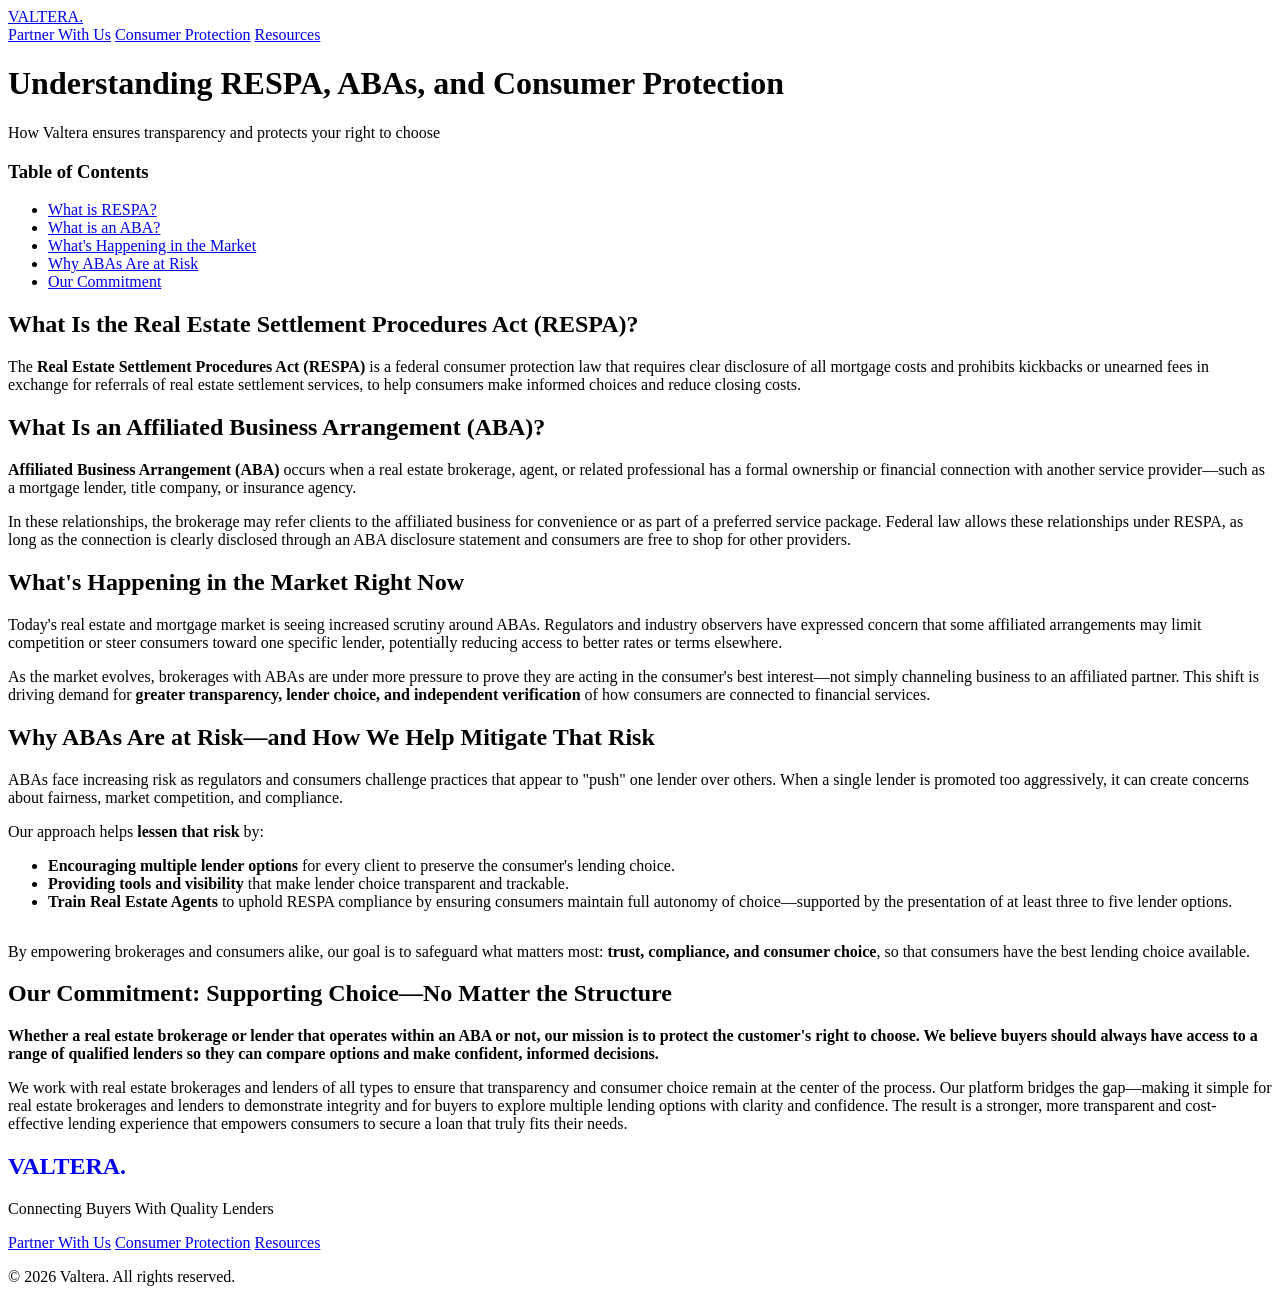
==== consumer-protection.html @ 8dd651c6 "Add files via upload" ====
<!DOCTYPE html>
<html lang="en">
<head>
    <meta charset="UTF-8">
    <meta name="viewport" content="width=device-width, initial-scale=1.0">
    <title>Consumer Protection | Valtera</title>
    <!-- Open Graph / Facebook / LinkedIn / iMessage -->
    <meta property="og:type" content="website">
    <meta property="og:url" content="https://valteraco.com/">
    <meta property="og:title" content="Valtera | Connecting Buyers With Quality Lenders">
    <meta property="og:description" content="Connect with trusted, vetted lenders in your area. We've done the research so you don't have to.">
    <meta property="og:image" content="https://valteraco.com/Valtera-Link-Preview.png">

    <!-- Twitter -->
    <meta property="twitter:card" content="summary_large_image">
    <meta property="twitter:url" content="https://valteraco.com/">
    <meta property="twitter:title" content="Valtera | Connecting Buyers With Quality Lenders">
    <meta property="twitter:description" content="Connect with trusted, vetted lenders in your area. We've done the research so you don't have to.">
    <meta property="twitter:image" content="https://valteraco.com/Valtera-Link-Preview.png">
    <link rel="icon" type="image/png" href="V.FavIcon.png">
    <link rel="preconnect" href="https://fonts.googleapis.com">
    <link rel="preconnect" href="https://fonts.gstatic.com" crossorigin>
    <link href="https://fonts.googleapis.com/css2?family=Inter:wght@300;400;500;600&family=Playfair+Display:ital,wght@0,400;0,600;0,700;1,400&display=swap" rel="stylesheet">
    <link rel="stylesheet" href="v2.css">
</head>
<body>

    <nav class="valtera-nav">
        <div class="nav-container">
            <a href="index.html" class="nav-logo">VALTERA.</a>
            <div class="nav-links">
                <a href="partner.html">Partner With Us</a>
                <a href="consumer-protection.html">Consumer Protection</a>
                <a href="resources.html">Resources</a>
            </div>
        </div>
    </nav>

    <header class="page-header text-center">
        <div class="container">
            <h1 class="page-title">Understanding RESPA, ABAs, and Consumer Protection</h1>
            <p class="page-subtitle">How Valtera ensures transparency and protects your right to choose</p>
        </div>
    </header>

    <main class="article-section bg-ivory">
        <div class="container article-grid">
            <aside class="article-sidebar">
                <div class="sidebar-box">
                    <h3 class="sidebar-title">Table of Contents</h3>
                    <ul class="sidebar-nav">
                        <li><a href="#respa">What is RESPA?</a></li>
                        <li><a href="#aba">What is an ABA?</a></li>
                        <li><a href="#market">What's Happening in the Market</a></li>
                        <li><a href="#risk">Why ABAs Are at Risk</a></li>
                        <li><a href="#commitment">Our Commitment</a></li>
                    </ul>
                </div>
            </aside>

            <article class="article-content">
                <section id="respa" class="content-block">
                    <h2>What Is the Real Estate Settlement Procedures Act (RESPA)?</h2>
                    <p>The <strong>Real Estate Settlement Procedures Act (RESPA)</strong> is a federal consumer protection law that requires clear disclosure of all mortgage costs and prohibits kickbacks or unearned fees in exchange for referrals of real estate settlement services, to help consumers make informed choices and reduce closing costs.</p>
                </section>
                <div class="content-divider"></div>
                <section id="aba" class="content-block">
                    <h2>What Is an Affiliated Business Arrangement (ABA)?</h2>
                    <p><strong>Affiliated Business Arrangement (ABA)</strong> occurs when a real estate brokerage, agent, or related professional has a formal ownership or financial connection with another service provider—such as a mortgage lender, title company, or insurance agency.</p>
                    <p>In these relationships, the brokerage may refer clients to the affiliated business for convenience or as part of a preferred service package. Federal law allows these relationships under RESPA, as long as the connection is clearly disclosed through an ABA disclosure statement and consumers are free to shop for other providers.</p>
                </section>
                <div class="content-divider"></div>
                <section id="market" class="content-block">
                    <h2>What's Happening in the Market Right Now</h2>
                    <p>Today's real estate and mortgage market is seeing increased scrutiny around ABAs. Regulators and industry observers have expressed concern that some affiliated arrangements may limit competition or steer consumers toward one specific lender, potentially reducing access to better rates or terms elsewhere.</p>
                    <p>As the market evolves, brokerages with ABAs are under more pressure to prove they are acting in the consumer's best interest—not simply channeling business to an affiliated partner. This shift is driving demand for <strong>greater transparency, lender choice, and independent verification</strong> of how consumers are connected to financial services.</p>
                </section>
                <div class="content-divider"></div>
                <section id="risk" class="content-block">
                    <h2>Why ABAs Are at Risk—and How We Help Mitigate That Risk</h2>
                    <p>ABAs face increasing risk as regulators and consumers challenge practices that appear to "push" one lender over others. When a single lender is promoted too aggressively, it can create concerns about fairness, market competition, and compliance.</p>
                    <p>Our approach helps <strong>lessen that risk</strong> by:</p>
                    <ul class="custom-bullet-list">
                        <li><strong>Encouraging multiple lender options</strong> for every client to preserve the consumer's lending choice.</li>
                        <li><strong>Providing tools and visibility</strong> that make lender choice transparent and trackable.</li>
                        <li><strong>Train Real Estate Agents</strong> to uphold RESPA compliance by ensuring consumers maintain full autonomy of choice—supported by the presentation of at least three to five lender options.</li>
                    </ul>
                    
                    <p style="margin-top: 2rem;">By empowering brokerages and consumers alike, our goal is to safeguard what matters most: <strong>trust, compliance, and consumer choice</strong>, so that consumers have the best lending choice available.</p>
                </section>
                <div class="content-divider"></div>
                <section id="commitment" class="content-block commitment-box">
                    <h2>Our Commitment: Supporting Choice—No Matter the Structure</h2>
                    <p><strong>Whether a real estate brokerage or lender that operates within an ABA or not, our mission is to protect the customer's right to choose. We believe buyers should always have access to a range of qualified lenders so they can compare options and make confident, informed decisions.</strong></p>
                    <p>We work with real estate brokerages and lenders of all types to ensure that transparency and consumer choice remain at the center of the process. Our platform bridges the gap—making it simple for real estate brokerages and lenders to demonstrate integrity and for buyers to explore multiple lending options with clarity and confidence. The result is a stronger, more transparent and cost-effective lending experience that empowers consumers to secure a loan that truly fits their needs.</p>
                </section>
            </article>
        </div>
    </main>

    <footer class="premium-footer">
        <div class="container text-center">
            <a href="index.html" style="text-decoration: none;"><h2 class="footer-logo">VALTERA.</h2></a>
            <p class="footer-tagline">Connecting Buyers With Quality Lenders</p>
            <div class="footer-links">
                <a href="partner.html">Partner With Us</a>
                <a href="consumer-protection.html">Consumer Protection</a>
                <a href="resources.html">Resources</a>
            </div>
            <p class="footer-copyright">© 2026 Valtera. All rights reserved.</p>
        </div>
    </footer>

    <script>
        document.addEventListener('DOMContentLoaded', function() {
            window.addEventListener('scroll', () => {
                let current = '';
                const sections = document.querySelectorAll('.content-block');
                const navLinks = document.querySelectorAll('.sidebar-nav a');

                sections.forEach(section => {
                    const sectionTop = section.offsetTop;
                    if (pageYOffset >= sectionTop - 150) {
                        current = section.getAttribute('id');
                    }
                });

                navLinks.forEach(link => {
                    link.classList.remove('active');
                    if (link.getAttribute('href').includes(current)) {
                        link.classList.add('active');
                    }
                });
            });
        });
    </script>
</body>
</html>
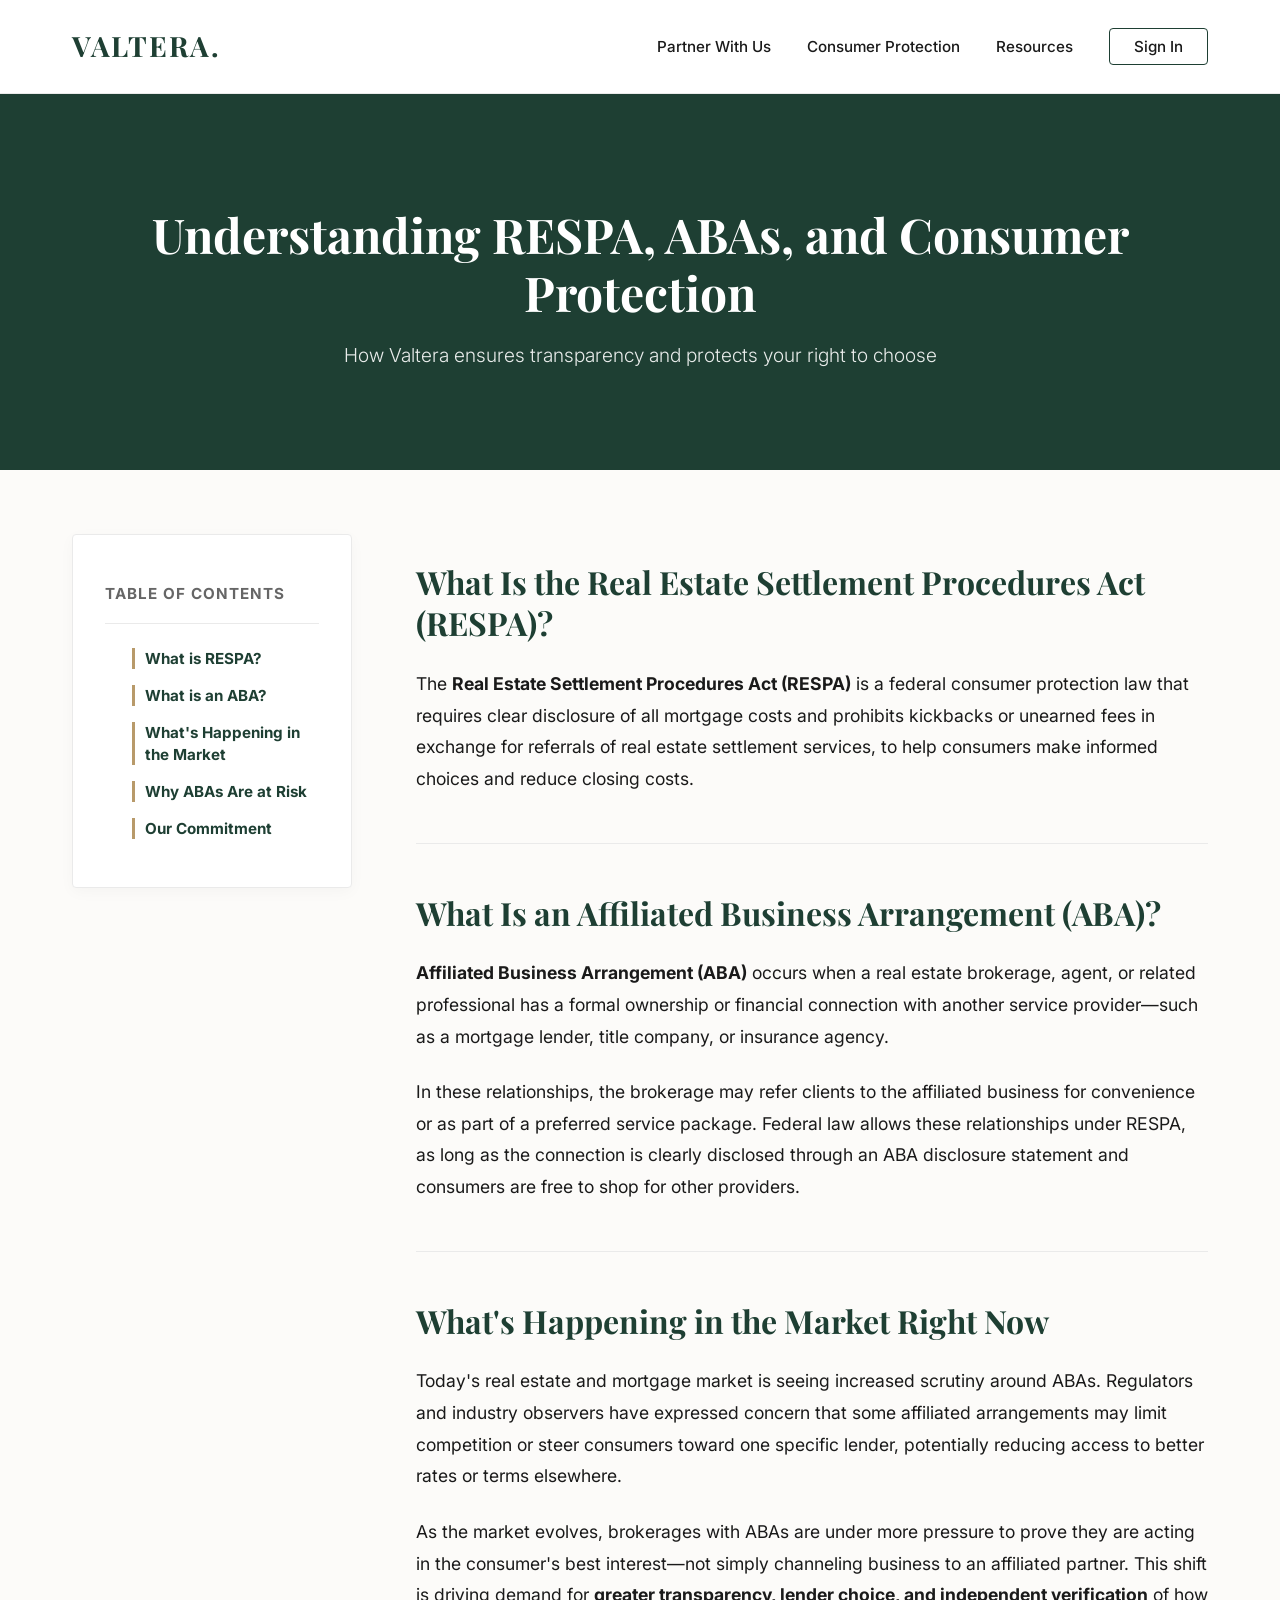
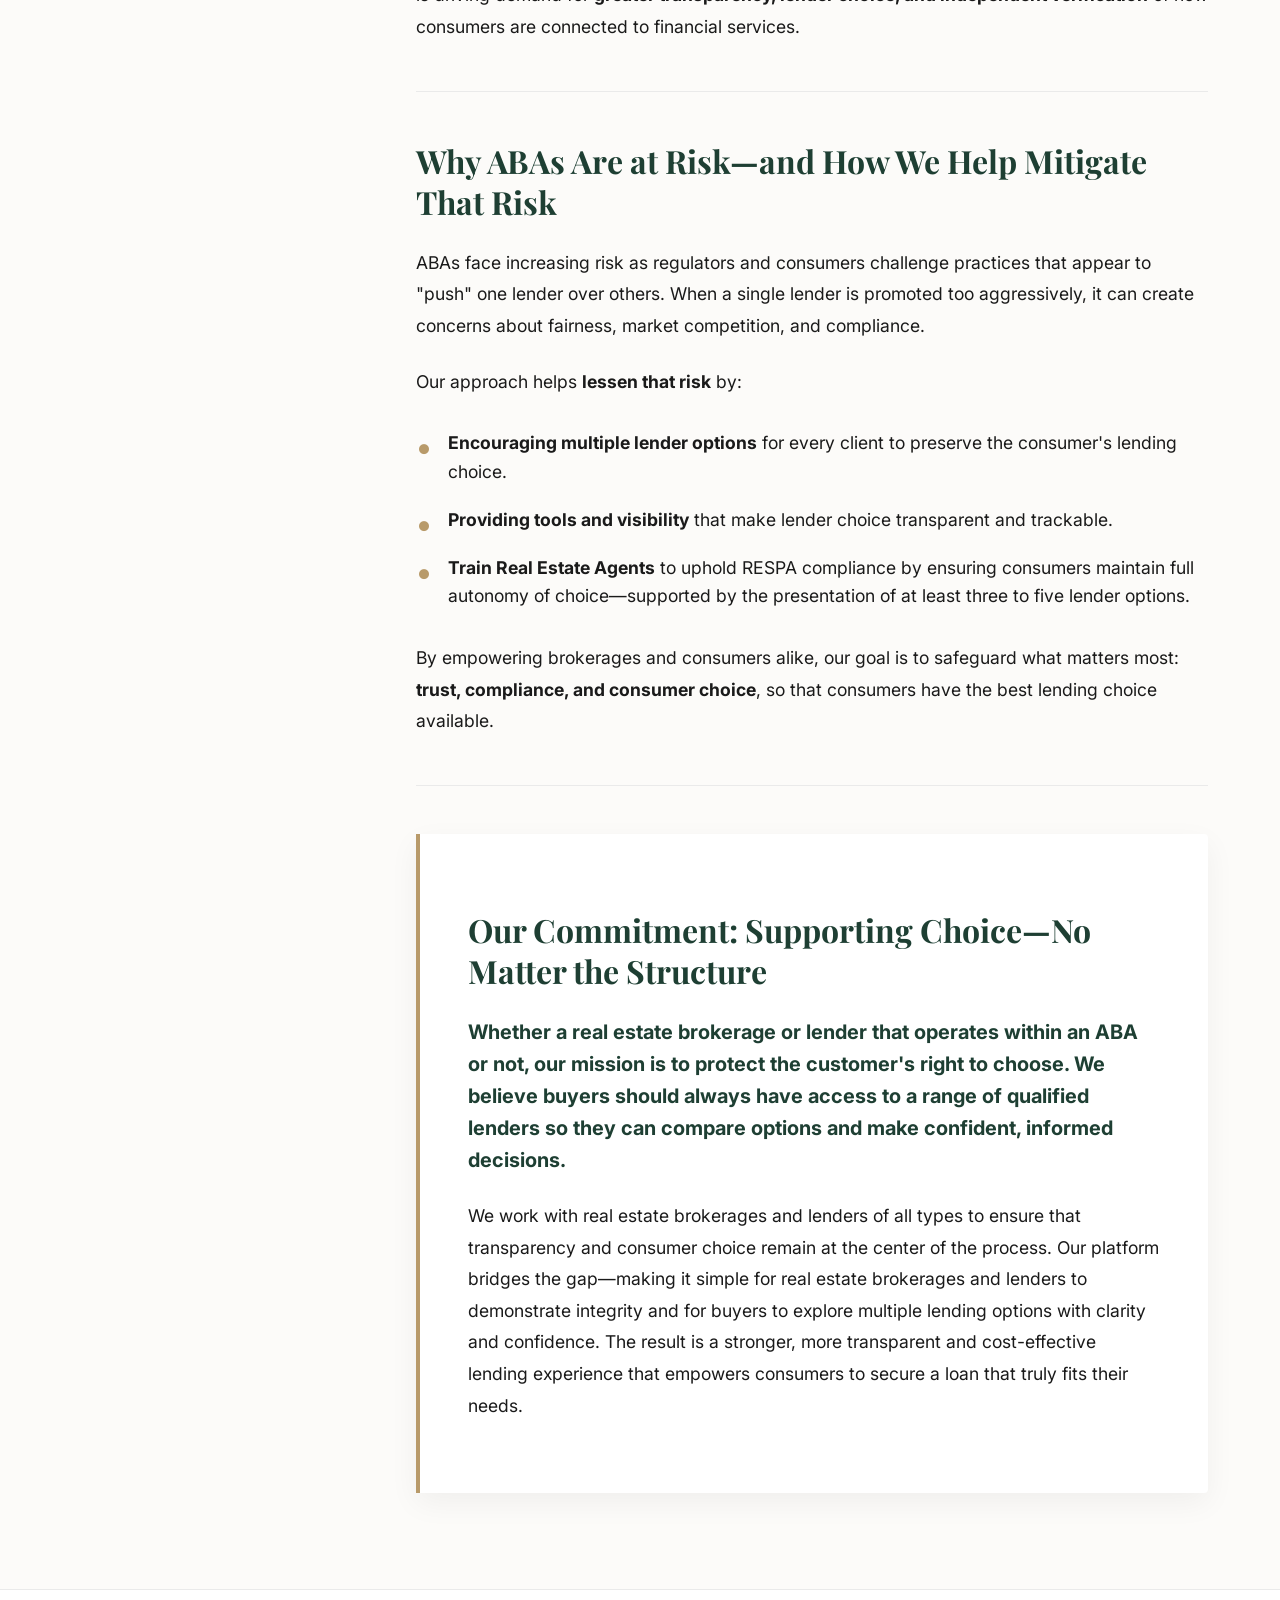
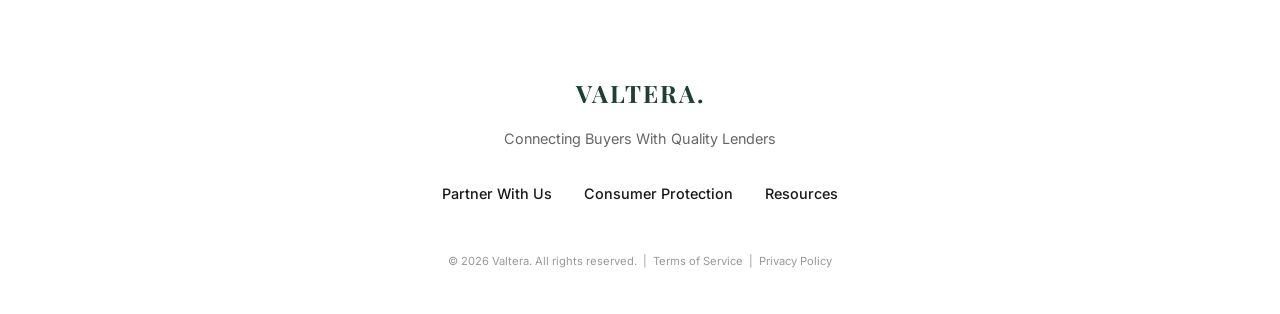
==== commit 98de2464: "Add Sign In button to navigation on all pages" ====
--- a/consumer-protection.html
+++ b/consumer-protection.html
@@ -3,35 +3,44 @@
 <head>
     <meta charset="UTF-8">
     <meta name="viewport" content="width=device-width, initial-scale=1.0">
-    <title>Consumer Protection | Valtera</title>
+    <title>Consumer Protection | VALTERA.</title>
     <!-- Open Graph / Facebook / LinkedIn / iMessage -->
     <meta property="og:type" content="website">
     <meta property="og:url" content="https://valteraco.com/">
     <meta property="og:title" content="Valtera | Connecting Buyers With Quality Lenders">
     <meta property="og:description" content="Connect with trusted, vetted lenders in your area. We've done the research so you don't have to.">
-    <meta property="og:image" content="https://valteraco.com/Valtera-Link-Preview.png">
+    <meta property="og:image" content="https://valteraco.com/VALTERA/Valtera-Link-Preview.png">
 
     <!-- Twitter -->
     <meta property="twitter:card" content="summary_large_image">
     <meta property="twitter:url" content="https://valteraco.com/">
     <meta property="twitter:title" content="Valtera | Connecting Buyers With Quality Lenders">
     <meta property="twitter:description" content="Connect with trusted, vetted lenders in your area. We've done the research so you don't have to.">
-    <meta property="twitter:image" content="https://valteraco.com/Valtera-Link-Preview.png">
-    <link rel="icon" type="image/png" href="V.FavIcon.png">
+    <meta property="twitter:image" content="https://valteraco.com/VALTERA/Valtera-Link-Preview.png">
+    <link rel="icon" type="image/png" href="VALTERA/V.FavIcon.png">
     <link rel="preconnect" href="https://fonts.googleapis.com">
     <link rel="preconnect" href="https://fonts.gstatic.com" crossorigin>
     <link href="https://fonts.googleapis.com/css2?family=Inter:wght@300;400;500;600&family=Playfair+Display:ital,wght@0,400;0,600;0,700;1,400&display=swap" rel="stylesheet">
-    <link rel="stylesheet" href="v2.css">
+    <link rel="stylesheet" href="v3.css">
 </head>
 <body>
 
     <nav class="valtera-nav">
         <div class="nav-container">
             <a href="index.html" class="nav-logo">VALTERA.</a>
-            <div class="nav-links">
+            
+            <!-- Premium Hamburger Button -->
+            <button class="hamburger" id="hamburger" aria-label="Toggle navigation">
+                <span class="bar"></span>
+                <span class="bar"></span>
+                <span class="bar"></span>
+            </button>
+
+            <div class="nav-links" id="navLinks">
                 <a href="partner.html">Partner With Us</a>
                 <a href="consumer-protection.html">Consumer Protection</a>
                 <a href="resources.html">Resources</a>
+                <a href="https://app.valteraco.com/login" class="btn-outline-primary" style="margin-left: 2rem; padding: 0.5rem 1.5rem; text-decoration: none;">Sign In</a>
             </div>
         </div>
     </nav>
@@ -107,7 +116,12 @@
                 <a href="consumer-protection.html">Consumer Protection</a>
                 <a href="resources.html">Resources</a>
             </div>
-            <p class="footer-copyright">© 2026 Valtera. All rights reserved.</p>
+            <p class="footer-copyright">
+                © 2026 Valtera. All rights reserved. &nbsp;|&nbsp; 
+                <a href="terms.html" style="color: inherit; text-decoration: none; transition: color 0.3s ease;" onmouseover="this.style.color='#1A1A1A'" onmouseout="this.style.color='inherit'">Terms of Service</a> 
+                &nbsp;|&nbsp; 
+                <a href="privacy.html" style="color: inherit; text-decoration: none; transition: color 0.3s ease;" onmouseover="this.style.color='#1A1A1A'" onmouseout="this.style.color='inherit'">Privacy Policy</a>
+            </p>
         </div>
     </footer>
 
@@ -134,5 +148,34 @@
             });
         });
     </script>
+    <script>
+        // Hamburger Menu Engine & Click Outside to Close
+        document.addEventListener('DOMContentLoaded', function() {
+            const hamburger = document.getElementById('hamburger');
+            const navLinks = document.getElementById('navLinks');
+
+            if(hamburger && navLinks) {
+                // Toggle menu
+                hamburger.addEventListener('click', function(event) {
+                    event.stopPropagation(); // Prevents instant bubbling
+                    hamburger.classList.toggle('active');
+                    navLinks.classList.toggle('active');
+                });
+
+                // Close menu if clicking anywhere outside of it
+                document.addEventListener('click', function(event) {
+                    if (navLinks.classList.contains('active') && !navLinks.contains(event.target) && !hamburger.contains(event.target)) {
+                        hamburger.classList.remove('active');
+                        navLinks.classList.remove('active');
+                    }
+                });
+                
+                // Keep menu open if clicking inside the links container
+                navLinks.addEventListener('click', function(event) {
+                    event.stopPropagation();
+                });
+            }
+        });
+    </script>
 </body>
 </html>
--- a/v3.css
+++ b/v3.css
@@ -0,0 +1,1147 @@
+/* --- VALTERA MASTER DESIGN SYSTEM --- */
+:root {
+   --primary-color: #1E3F33; /* Deep Forest Green */
+   --accent-color: #B89A6A; /* Soft Champagne Gold */
+   --bg-light: #FCFBF9; /* Warm Ivory */
+   --text-dark: #1A1A1A; /* Charcoal */
+   --text-muted: #666666;
+  
+   --font-serif: 'Playfair Display', serif;
+   --font-sans: 'Inter', sans-serif;
+}
+
+
+html, body {
+   margin: 0;
+   padding: 0;
+   box-sizing: border-box;
+   font-family: var(--font-sans);
+   background-color: var(--bg-light);
+   color: var(--text-dark);
+   line-height: 1.6;
+}
+
+
+*, *::before, *::after {
+   box-sizing: inherit;
+}
+
+
+.container {
+   max-width: 1200px;
+   margin: 0 auto;
+   padding: 0 2rem;
+}
+
+
+.text-center { text-align: center; }
+.bg-ivory { background-color: var(--bg-light); padding: 5rem 0; }
+
+
+/* --- NAVIGATION --- */
+.valtera-nav {
+   background-color: #ffffff;
+   padding: 1.5rem 0;
+   border-bottom: 1px solid #EAEAEA;
+   position: sticky;
+   top: 0;
+   z-index: 100;
+}
+
+
+.nav-container {
+   max-width: 1200px;
+   margin: 0 auto;
+   padding: 0 2rem;
+   display: flex;
+   justify-content: space-between;
+   align-items: center;
+}
+
+
+.nav-logo {
+   font-family: var(--font-serif);
+   font-size: 1.75rem;
+   font-weight: 700;
+   color: var(--primary-color);
+   text-decoration: none;
+   letter-spacing: 2px;
+   z-index: 102;
+}
+
+
+.nav-links a {
+   font-family: var(--font-sans);
+   text-decoration: none;
+   color: var(--text-dark);
+   margin-left: 2rem;
+   font-size: 0.95rem;
+   font-weight: 500;
+   transition: color 0.3s ease;
+}
+
+
+.nav-links a:hover { color: var(--accent-color); }
+
+
+/* Hamburger Button Styling (Hidden on Desktop) */
+.hamburger {
+   display: none;
+   cursor: pointer;
+   border: none;
+   background: transparent;
+   padding: 0;
+   z-index: 102;
+}
+
+
+.hamburger .bar {
+   display: block;
+   width: 25px;
+   height: 2px;
+   margin: 5px auto;
+   transition: all 0.3s ease-in-out;
+   background-color: var(--primary-color);
+}
+
+
+.btn-primary {
+   background-color: var(--primary-color);
+   color: #ffffff !important;
+   padding: 0.75rem 1.5rem;
+   border-radius: 4px;
+   border: none;
+   cursor: pointer;
+}
+
+
+.btn-primary:hover { background-color: #142a22; }
+
+
+.btn-outline-primary {
+   background: transparent;
+   color: var(--primary-color);
+   border: 1px solid var(--primary-color);
+   padding: 0.75rem 1.5rem;
+   border-radius: 4px;
+   font-family: var(--font-sans);
+   font-weight: 500;
+   cursor: pointer;
+   width: 100%;
+   transition: all 0.3s ease;
+   margin-top: auto;
+}
+
+
+.btn-outline-primary:hover {
+   background: var(--primary-color);
+   color: #ffffff;
+}
+
+
+.btn-accent {
+   display: inline-block;
+   background-color: var(--accent-color);
+   color: #ffffff;
+   padding: 1rem 2.5rem;
+   border-radius: 4px;
+   text-decoration: none;
+   font-weight: 600;
+   letter-spacing: 1px;
+   transition: background 0.3s ease;
+}
+
+
+.btn-accent:hover { background-color: #A38555; }
+
+
+/* --- INDEX: HERO SECTION --- */
+.hero-section {
+   position: relative;
+   height: 80vh;
+   min-height: 600px;
+   display: flex;
+   align-items: center;
+   justify-content: center;
+   text-align: center;
+   background-image: url('https://images.unsplash.com/photo-1600596542815-ffad4c1539a9?auto=format&fit=crop&q=80');
+   background-size: cover;
+   background-position: center;
+   background-attachment: fixed;
+}
+
+
+.hero-image-overlay {
+   position: absolute;
+   top: 0; left: 0; right: 0; bottom: 0;
+   background: linear-gradient(to bottom, rgba(28,30,33,0.3), rgba(28,30,33,0.7));
+   z-index: 1;
+}
+
+
+.hero-content {
+   position: relative;
+   z-index: 2;
+   max-width: 800px;
+   padding: 0 2rem 100px;
+   color: #ffffff;
+}
+
+
+.hero-kicker {
+   font-size: 0.85rem;
+   text-transform: uppercase;
+   letter-spacing: 3px;
+   color: var(--accent-color);
+   font-weight: 600;
+   margin-bottom: 1rem;
+   display: block;
+}
+
+
+.hero-title {
+   font-family: var(--font-serif);
+   font-size: 4.5rem;
+   font-weight: 600;
+   margin-bottom: 1.5rem;
+   line-height: 1.1;
+}
+
+
+.hero-subtitle {
+   font-size: 1.25rem;
+   font-weight: 300;
+   margin-bottom: 3rem;
+   opacity: 0.9;
+}
+
+
+.search-shell {
+   background: #ffffff;
+   padding: 0.5rem;
+   border-radius: 50px;
+   max-width: 600px;
+   margin: 0 auto;
+   box-shadow: 0 10px 30px rgba(0,0,0,0.15);
+}
+
+
+.search-input-group {
+   display: flex;
+   align-items: center;
+   padding: 0.5rem 1.5rem;
+}
+
+
+.premium-dropdown {
+   border: none;
+   outline: none;
+   width: 100%;
+   font-size: 1.1rem;
+   font-family: var(--font-sans);
+   color: var(--text-dark);
+   cursor: pointer;
+   background: transparent;
+   padding-left: 10px;
+}
+
+
+/* --- INDEX: LENDER GRID & LIST VIEW --- */
+.lender-results-section {
+   display: none;
+   animation: fadeIn 0.6s ease-out;
+   scroll-margin-top: 100px;
+}
+
+
+@keyframes fadeIn {
+   from { opacity: 0; transform: translateY(20px); }
+   to { opacity: 1; transform: translateY(0); }
+}
+
+
+.view-toggle-container {
+   display: flex;
+   justify-content: center;
+   gap: 0.5rem;
+   margin-bottom: 2rem;
+}
+
+
+.view-btn {
+   background: #ffffff;
+   border: 1px solid #EAEAEA;
+   padding: 0.5rem 0.75rem;
+   border-radius: 4px;
+   color: var(--text-muted);
+   cursor: pointer;
+   transition: all 0.2s ease;
+   display: flex;
+   align-items: center;
+   justify-content: center;
+}
+
+
+.view-btn:hover { color: var(--primary-color); border-color: #DCE1E5; }
+
+
+.view-btn.active {
+   background: var(--bg-light);
+   color: var(--primary-color);
+   border-color: var(--primary-color);
+   box-shadow: 0 2px 5px rgba(30, 63, 51, 0.1);
+}
+
+
+.lender-grid {
+   display: grid;
+   grid-template-columns: repeat(auto-fit, minmax(320px, 1fr));
+   grid-auto-rows: 1fr;
+   gap: 2rem;
+   max-width: 1100px;
+   margin: 0 auto;
+   align-items: start;
+}
+
+
+.premium-card {
+   background: #ffffff;
+   border: 1px solid #EAEAEA;
+   border-radius: 4px;
+   padding: 2.5rem;
+   box-shadow: 0 4px 20px rgba(0,0,0,0.03);
+   transition: transform 0.3s ease, box-shadow 0.3s ease;
+   display: flex;
+   flex-direction: column;
+   height: 100%;
+}
+
+
+.premium-card:hover {
+   transform: translateY(-5px);
+   box-shadow: 0 12px 30px rgba(0,0,0,0.08);
+}
+
+
+.lender-header {
+   margin-bottom: 1.25rem;
+   min-height: 100px;
+   display: flex;
+   flex-direction: column;
+   justify-content: space-between;
+}
+.lender-name { font-family: var(--font-serif); font-size: 1.5rem; color: var(--primary-color); margin-bottom: 0.25rem; }
+.premium-rating { color: var(--accent-color); font-size: 1.1rem; letter-spacing: 2px; }
+.rating-number { font-family: var(--font-sans); color: var(--text-muted); font-size: 0.9rem; margin-left: 0.5rem; letter-spacing: 0; }
+
+
+.lender-grid .expandable-wrapper {
+   flex-grow: 1;
+}
+
+
+.expandable-text {
+   font-size: 0.95rem;
+   color: var(--text-muted);
+   line-height: 1.6;
+   max-height: 4.8em;
+   overflow: hidden;
+   transition: max-height 0.4s ease-out;
+}
+
+
+.expandable-wrapper.has-overflow:not(.expanded) .expandable-text {
+   -webkit-mask-image: linear-gradient(to bottom, #000 50%, transparent 100%);
+   mask-image: linear-gradient(to bottom, #000 50%, transparent 100%);
+}
+
+
+.expandable-wrapper.expanded .expandable-text {
+   max-height: 600px;
+}
+
+
+.expandable-wrapper.has-overflow .expandable-toggle-btn {
+   display: block;
+}
+
+
+/* UPDATED: Moves arrow to the right instead of below */
+.expandable-wrapper {
+   position: relative;
+   cursor: pointer;
+   width: 100%;
+   margin-bottom: 2rem;
+   padding-right: 25px; /* Creates an empty lane on the right for the arrow */
+   box-sizing: border-box;
+}
+
+.expandable-toggle-btn {
+   position: absolute;
+   bottom: 0;
+   right: 0; /* Pins arrow to the bottom right */
+   color: var(--text-muted);
+   display: none;
+   pointer-events: none;
+   transition: transform 0.15s ease-in-out; /* Much faster and smoother */
+}
+
+.expandable-wrapper.expanded .expandable-toggle-btn {
+   transform: rotate(180deg); /* Flips arrow up without shifting left/right */
+}
+
+
+/* List View Overrides */
+.lender-grid.list-layout { grid-template-columns: 1fr; max-width: 900px; grid-auto-rows: 1fr; }
+.lender-grid.list-layout .premium-card { flex-direction: row; align-items: center; justify-content: space-between; padding: 2rem 2.5rem; gap: 2rem; }
+.lender-grid.list-layout .lender-header { margin-bottom: 0; flex: 1; min-height: auto; }
+.lender-grid.list-layout .expandable-wrapper { margin-bottom: 0; flex: 2; }
+.lender-grid.list-layout .btn-outline-primary { width: auto; white-space: nowrap; margin-top: 0; }
+
+
+/* --- INDEX: COMING SOON --- */
+.coming-soon-box {
+   text-align: center;
+   background: #ffffff;
+   border: 1px solid #EAEAEA;
+   border-top: 4px solid var(--accent-color);
+   padding: 4rem 2rem;
+   border-radius: 4px;
+   max-width: 600px;
+   margin: 0 auto;
+   box-shadow: 0 10px 30px rgba(0,0,0,0.05);
+   animation: fadeIn 0.4s ease-out;
+}
+.coming-soon-icon { font-size: 2.5rem; margin-bottom: 1rem; color: var(--primary-color); }
+.coming-soon-box h3 { font-family: var(--font-serif); font-size: 2rem; color: var(--primary-color); margin-bottom: 1rem; }
+.coming-soon-box p { color: var(--text-muted); font-size: 1.1rem; line-height: 1.6; }
+
+
+/* --- INDEX: ETYMOLOGY & MISSION --- */
+.etymology-section { padding: 6rem 0; background-color: var(--bg-light); border-top: 1px solid #EAEAEA; }
+.section-title { font-family: var(--font-serif); font-size: 2.5rem; color: var(--primary-color); margin-bottom: 4rem; text-align: center; }
+.etymology-grid { display: flex; justify-content: center; align-items: center; gap: 4rem; margin-bottom: 3rem; }
+.word-card { text-align: center; }
+.latin-word { font-family: var(--font-serif); font-size: 3rem; color: var(--primary-color); margin-bottom: 0.5rem; }
+.word-type { display: block; font-size: 0.85rem; text-transform: uppercase; letter-spacing: 2px; color: var(--accent-color); margin-bottom: 1rem; }
+.word-divider { width: 2px; height: 100px; background-color: #EAEAEA; }
+.etymology-conclusion { max-width: 850px; margin: 0 auto; font-size: 1.15rem; color: var(--text-muted); }
+
+
+.mission-section { padding: 6rem 0; background-color: #ffffff; }
+.mission-grid { display: flex; justify-content: space-between; align-items: stretch; gap: 3rem; text-align: center; }
+.mission-card { flex: 1; padding: 2rem; border: 1px solid transparent; transition: border 0.3s ease; }
+.mission-card:hover { border: 1px solid #EAEAEA; border-radius: 4px; }
+.mission-icon { font-size: 2rem; color: var(--accent-color); margin-bottom: 1.5rem; }
+.mission-card h3 {
+   font-family: var(--font-serif);
+   font-size: 1.35rem;
+   color: var(--primary-color);
+   margin-bottom: 1rem;
+   white-space: nowrap;
+}
+.mission-card p { color: var(--text-muted); font-size: 1rem; }
+
+
+/* --- INDEX: PARTNER CTA --- */
+.partner-cta { background-color: var(--primary-color); color: #ffffff; padding: 6rem 0; }
+.cta-title { font-family: var(--font-serif); font-size: 3rem; margin-bottom: 1rem; }
+.cta-subtitle { font-size: 1.1rem; font-weight: 300; opacity: 0.9; margin-bottom: 2.5rem; line-height: 1.6; }
+
+
+/* --- INDEX: MODAL --- */
+.modal-overlay {
+   position: fixed;
+   top: 0; left: 0; right: 0; bottom: 0;
+   background: rgba(26, 26, 26, 0.95); /* Darkened to compensate for removing the heavy blur */
+   display: none;
+   align-items: center;
+   justify-content: center;
+   z-index: 9999;
+   opacity: 0;
+   transition: opacity 0.25s ease-out;
+   will-change: opacity; /* Hardware acceleration */
+}
+.modal-overlay.active { display: flex; opacity: 1; }
+.modal-container { 
+   background: #ffffff; 
+   width: 90%; 
+   max-width: 700px; 
+   border-radius: 4px; 
+   padding: 3rem; 
+   position: relative; 
+   box-shadow: 0 20px 50px rgba(0,0,0,0.2); 
+   transform: translateY(20px); 
+   transition: transform 0.25s ease-out; 
+   max-height: 90vh; 
+   overflow-y: auto;
+   will-change: transform; /* Hardware acceleration */
+}
+.modal-overlay.active .modal-container { transform: translateY(0); }
+.close-modal { position: absolute; top: 1.5rem; right: 1.5rem; background: transparent; border: none; font-size: 2rem; color: var(--text-muted); cursor: pointer; transition: color 0.3s ease; }
+.close-modal:hover { color: var(--text-dark); }
+.modal-header { border-bottom: 1px solid #EAEAEA; padding-bottom: 1.5rem; margin-bottom: 1.5rem; }
+.modal-lender-name { font-family: var(--font-serif); font-size: 2rem; color: var(--primary-color); transition: color 0.2s ease; }
+.modal-lender-name:hover { color: var(--accent-color); }
+.modal-subtitle { font-size: 1.25rem; color: var(--text-dark); margin-bottom: 2rem; }
+.officer-profile { display: flex; gap: 2rem; align-items: flex-start; }
+.officer-avatar { width: 160px; height: 160px; background-color: #EAEAEA; border-radius: 50%; flex-shrink: 0; object-fit: cover; transition: transform 0.2s ease; }
+.officer-avatar:hover { transform: scale(1.05); }
+.officer-name { font-family: var(--font-serif); font-size: 1.5rem; margin-bottom: 0.5rem; transition: color 0.2s ease; }
+.officer-name:hover { color: var(--accent-color); }
+.officer-bio { color: var(--text-muted); font-size: 0.95rem; line-height: 1.6; margin-bottom: 1.5rem; }
+.officer-contact a { display: block; color: #B89A6A; text-decoration: none; font-weight: 500; margin-bottom: 0.5rem; }
+.officer-contact a:hover { text-decoration: underline; }
+
+
+/* --- RESOURCES PAGE --- */
+.page-header { background-color: var(--primary-color); color: #ffffff; padding: 5rem 2rem; }
+.page-title { font-family: var(--font-serif); font-size: 3rem; margin-bottom: 1rem; line-height: 1.2; }
+.page-subtitle { font-size: 1.2rem; font-weight: 300; opacity: 0.9; }
+.article-section { padding: 4rem 0 6rem; }
+.article-grid { display: grid; grid-template-columns: 280px 1fr; gap: 4rem; align-items: start; }
+.article-sidebar { position: sticky; top: 100px; }
+.sidebar-box { background: #ffffff; border: 1px solid #EAEAEA; border-radius: 4px; padding: 2rem; box-shadow: 0 4px 15px rgba(0,0,0,0.03); }
+.sidebar-title { font-family: var(--font-sans); font-size: 0.95rem; text-transform: uppercase; letter-spacing: 1px; color: var(--text-muted); margin-bottom: 1.5rem; padding-bottom: 1rem; border-bottom: 1px solid #EAEAEA; }
+.sidebar-nav { list-style: none; }
+.sidebar-nav li { margin-bottom: 1rem; }
+.sidebar-nav a { text-decoration: none; color: var(--text-dark); font-size: 0.95rem; transition: color 0.2s ease; display: block; line-height: 1.4; border-left: 3px solid transparent; padding-left: 0; margin-left: 0; transition: all 0.2s ease;}
+.sidebar-nav a:hover { color: var(--accent-color); }
+.sidebar-nav a.active { color: var(--primary-color); font-weight: 700; border-left: 3px solid var(--accent-color); padding-left: 10px; margin-left: -13px; }
+
+
+.article-content { max-width: 800px; }
+.content-block { scroll-margin-top: 120px; }
+.content-block h2 { font-family: var(--font-serif); font-size: 2rem; color: var(--primary-color); margin-bottom: 1.5rem; line-height: 1.3; }
+.content-block p { font-size: 1.1rem; color: var(--text-dark); margin-bottom: 1.5rem; line-height: 1.8; }
+.content-divider { height: 1px; background-color: #EAEAEA; margin: 3rem 0; }
+.custom-bullet-list { list-style: none; padding-left: 0; margin-top: 2rem; }
+.custom-bullet-list li { position: relative; padding-left: 2rem; margin-bottom: 1.25rem; font-size: 1.1rem; line-height: 1.6; }
+.custom-bullet-list li::before { content: "•"; color: var(--accent-color); font-size: 2rem; position: absolute; left: 0; top: -8px; }
+.commitment-box { background-color: #ffffff; border-left: 4px solid var(--accent-color); padding: 3rem; border-radius: 0 4px 4px 0; box-shadow: 0 10px 30px rgba(0,0,0,0.05); }
+.commitment-box p:first-of-type { font-size: 1.25rem; color: var(--primary-color); line-height: 1.6; }
+
+
+/* --- ABA SEARCH PAGE --- */
+.aba-search-section { padding: 6rem 0; min-height: 80vh; }
+.search-header { margin-bottom: 4rem; }
+.search-subtitle { font-size: 1.5rem; font-weight: 400; color: var(--text-muted); }
+.search-bar-wrapper { max-width: 800px; margin: 0 auto 4rem; position: relative; background: #ffffff; border-radius: 50px; border: 1px solid #EAEAEA; box-shadow: 0 10px 30px rgba(0,0,0,0.05); display: flex; align-items: center; padding: 0.5rem 1.5rem; transition: box-shadow 0.3s ease; }
+.search-bar-wrapper:focus-within { box-shadow: 0 10px 30px rgba(30, 63, 51, 0.15); border-color: var(--primary-color); }
+.aba-search-input { flex: 1; border: none; outline: none; font-size: 1.25rem; font-family: var(--font-sans); padding: 1rem; color: var(--text-dark); background: transparent; }
+.aba-results-container { max-width: 900px; margin: 0 auto; }
+.aba-card { background: #ffffff; border-left: 4px solid var(--primary-color); padding: 2.5rem; margin-bottom: 2rem; border-radius: 4px; box-shadow: 0 4px 15px rgba(0,0,0,0.03); transition: transform 0.2s ease; }
+.aba-card:hover { transform: translateX(5px); }
+.aba-card-header { display: flex; justify-content: space-between; align-items: flex-start; border-bottom: 1px solid #EAEAEA; padding-bottom: 1.5rem; margin-bottom: 1.5rem; }
+.aba-card-header h3 { font-family: var(--font-serif); font-size: 1.4rem; color: var(--text-dark); max-width: 80%; line-height: 1.4; }
+.aba-card-header h3 span { font-family: var(--font-sans); font-size: 1rem; color: var(--text-muted); font-weight: 400; }
+.nmls-badge { background: var(--bg-light); color: var(--text-muted); padding: 0.5rem 1rem; border-radius: 50px; font-size: 0.85rem; font-weight: 500; letter-spacing: 1px; }
+.aba-officers h4 { font-size: 0.95rem; text-transform: uppercase; letter-spacing: 1px; color: var(--accent-color); margin-bottom: 1rem; }
+.aba-officers ul { list-style: none; padding: 0; }
+.aba-officers li { font-size: 1rem; color: var(--text-muted); margin-bottom: 0.75rem; line-height: 1.6; }
+.no-results { text-align: center; font-size: 1.25rem; color: var(--text-muted); padding: 3rem; }
+
+
+/* --- PARTNER FORM PAGE --- */
+.partner-section { padding: 6rem 0; min-height: 85vh; }
+.partner-grid { display: grid; grid-template-columns: 1fr 1fr; gap: 5rem; align-items: center; }
+.partner-headline { font-family: var(--font-serif); font-size: 3.5rem; color: var(--primary-color); line-height: 1.1; margin: 1rem 0 2rem; }
+.partner-intro { font-size: 1.2rem; color: var(--text-dark); line-height: 1.7; margin-bottom: 3rem; }
+.standards-list { display: flex; flex-direction: column; gap: 2rem; }
+.standard-item h4 { font-family: var(--font-sans); font-size: 1.1rem; color: var(--primary-color); margin-bottom: 0.5rem; font-weight: 600; }
+.standard-item p { color: var(--text-muted); font-size: 0.95rem; line-height: 1.6; }
+.premium-form-box { background: #ffffff; border: 1px solid #EAEAEA; padding: 3.5rem; border-radius: 4px; box-shadow: 0 15px 40px rgba(0,0,0,0.04); }
+.premium-form-box h3 { font-family: var(--font-serif); font-size: 1.79rem; color: var(--text-dark); margin-bottom: 0.5rem; }
+.form-instructions { font-size: 0.9rem; color: var(--text-muted); margin-bottom: 2.5rem; line-height: 1.5; }
+.form-group { display: flex; flex-direction: column; margin-bottom: 1.5rem; }
+.form-row { display: grid; grid-template-columns: 1fr 1fr; gap: 1.5rem; }
+.premium-form-box label { font-size: 0.85rem; font-weight: 600; text-transform: uppercase; letter-spacing: 0.5px; color: var(--text-dark); margin-bottom: 0.5rem; }
+.premium-form-box input, .premium-form-box select, .premium-form-box textarea { border: 1px solid #DCE1E5; padding: 0.85rem 1rem; font-family: var(--font-sans); font-size: 1rem; border-radius: 4px; color: var(--text-dark); background-color: #ffffff; transition: border-color 0.2s ease, box-shadow 0.2s ease; }
+.premium-form-box input:focus, .premium-form-box select:focus, .premium-form-box textarea:focus { outline: none; border-color: var(--primary-color); box-shadow: 0 0 0 3px rgba(30, 63, 51, 0.08); }
+.form-success-message { text-align: center; padding: 2rem 0; animation: fadeIn 0.4s ease-out; }
+.form-success-message h4 { font-family: var(--font-serif); font-size: 1.75rem; color: var(--primary-color); margin-bottom: 1rem; }
+
+
+/* --- FOOTER --- */
+.premium-footer { background-color: #ffffff; padding: 4rem 0 2rem; border-top: 1px solid #EAEAEA;}
+.footer-logo { font-family: var(--font-serif); font-size: 1.5rem; color: var(--primary-color); letter-spacing: 2px; margin-bottom: 0.5rem; }
+.footer-tagline { color: var(--text-muted); font-size: 0.9rem; margin-bottom: 2rem; }
+.footer-links { display: flex; justify-content: center; flex-wrap: wrap; gap: 2rem; margin-bottom: 3rem; }
+.footer-links a { color: var(--text-dark); text-decoration: none; font-size: 0.9rem; font-weight: 500; transition: color 0.3s ease; }
+.footer-links a:hover { color: var(--accent-color); }
+.footer-copyright { color: #999999; font-size: 0.7rem; }
+
+
+/* --- RESPONSIVE MEDIA QUERIES (Mobile Optimization) --- */
+@media (max-width: 1024px) {
+   .mission-card h3 { white-space: normal; }
+}
+
+
+@media (max-width: 968px) {
+   .partner-grid, .article-grid, .savings-grid { grid-template-columns: 1fr; gap: 3rem; }
+   .article-sidebar { position: relative; top: 0; }
+   .premium-form-box { padding: 2rem; }
+  
+   .mission-grid { flex-direction: column; gap: 2rem; }
+  
+   /* Keeps Etymology Latin words side-by-side on mobile */
+   .etymology-grid { flex-direction: row; gap: 2rem; }
+   .word-divider { width: 2px; height: 80px; }
+  
+   .hero-title { font-size: 3.5rem; }
+   .page-title { font-size: 2.5rem; }
+}
+
+
+@media (max-width: 768px) {
+   /* POINT 4: Two-column grid layout for lender results on mobile */
+   .lender-grid:not(.list-layout) {
+       grid-template-columns: 1fr 1fr;
+       gap: 0.75rem;
+   }
+   .lender-grid:not(.list-layout) .premium-card { padding: 1rem; }
+   .lender-grid:not(.list-layout) .lender-name { font-size: 1rem; }
+   .lender-grid:not(.list-layout) .premium-rating { font-size: 0.8rem; letter-spacing: 0; }
+   .lender-grid:not(.list-layout) .rating-number { font-size: 0.8rem; margin-left: 0.25rem; }
+   .lender-grid:not(.list-layout) .btn-outline-primary { padding: 0.5rem; font-size: 0.8rem; }
+   .lender-grid:not(.list-layout) .expandable-text { font-size: 0.8rem; }
+
+
+   .lender-grid.list-layout { grid-template-columns: 1fr; }
+   .lender-grid.list-layout .premium-card { flex-direction: column; align-items: flex-start; gap: 1rem; padding: 1.5rem; }
+   .lender-grid.list-layout .btn-outline-primary { width: 100%; }
+  
+   /* --- UPGRADED MOBILE NAVIGATION --- */
+   .nav-container { padding: 1.25rem 2rem; position: relative; }
+   .hamburger { display: block; }
+  
+   .nav-links {
+       position: absolute;
+       top: 100%;
+       left: 0;
+       right: 0;
+       background-color: #ffffff;
+       flex-direction: column;
+       text-align: center;
+       border-top: 1px solid #EAEAEA;
+       box-shadow: 0 15px 25px rgba(0,0,0,0.08);
+       padding: 0;
+      
+       max-height: 0;
+       overflow: hidden;
+       transition: max-height 0.4s ease-in-out, opacity 0.3s ease;
+       opacity: 0;
+       z-index: 99;
+   }
+  
+   .nav-links.active {
+       max-height: 400px;
+       opacity: 1;
+   }
+  
+   .nav-links a {
+       display: block;
+       margin: 0;
+       padding: 1.5rem;
+       border-bottom: 1px solid #f9f9f9;
+       font-size: 1.15rem;
+   }
+  
+   .hamburger.active .bar:nth-child(1) { transform: translateY(7px) rotate(45deg); }
+   .hamburger.active .bar:nth-child(2) { opacity: 0; }
+   .hamburger.active .bar:nth-child(3) { transform: translateY(-7px) rotate(-45deg); }
+
+
+   /* POINT 2: Mission Cards side-by-side on mobile */
+   .mission-grid {
+       flex-direction: row;
+       flex-wrap: nowrap;
+       overflow-x: auto;
+       gap: 0.5rem;
+       padding-bottom: 1rem;
+   }
+   .mission-card {
+       border: 1px solid #EAEAEA;
+       border-radius: 4px;
+       padding: 1.5rem 1rem;
+       margin-bottom: 0;
+       box-shadow: 0 4px 15px rgba(0,0,0,0.03);
+       flex: 0 0 calc(85vw - 2rem); /* Creates a sleek swipeable row */
+   }
+
+
+   /* --- ABA SEARCH & RESULTS ALIGNMENT --- */
+   .aba-card-header {
+       flex-direction: column;
+       gap: 1rem;
+   }
+   .aba-card-header h3 {
+       max-width: 100%;
+   }
+  
+   /* POINT 7: Smaller Placeholder Text */
+   .aba-search-input::placeholder {
+       font-size: clamp(0.7rem, 2.5vw, 1.25rem);
+   }
+
+
+   /* POINT 8: Stacked ABA Entities fitting on one line */
+   .aba-hyphen { display: none; }
+   .aba-entity {
+       display: block;
+       white-space: nowrap;
+       overflow: hidden;
+       text-overflow: ellipsis;
+       font-size: clamp(0.85rem, 4vw, 1.2rem);
+   }
+
+
+   /* POINT 3: Footer links side-by-side horizontally */
+   .footer-links {
+       flex-direction: row;
+       flex-wrap: nowrap;
+       justify-content: center;
+       align-items: center;
+       gap: 0.5rem;
+   }
+   .footer-links a {
+       font-size: clamp(0.65rem, 2.5vw, 0.9rem);
+       white-space: nowrap;
+       padding: 0 0.2rem;
+   }
+
+
+   /* --- HERO ADJUSTMENTS --- */
+   .hero-title { font-size: 2.5rem; }
+  
+   .hero-subtitle {
+       white-space: nowrap;
+       font-size: clamp(0.75rem, 3.5vw, 1.25rem);
+   }
+  
+   .hero-section { min-height: 500px; }
+  
+   .hero-section {
+       background-image: none !important;
+       clip-path: inset(0);
+   }
+  
+   .hero-section::before {
+       content: "";
+       position: fixed;
+       top: 0; left: 0;
+       width: 100vw; height: 100vh;
+       background-image: url('https://images.unsplash.com/photo-1600596542815-ffad4c1539a9?auto=format&fit=crop&q=80');
+       background-size: cover;
+       background-position: center;
+       z-index: 0;
+   }
+  
+   .hero-image-overlay { z-index: 1; }
+   .hero-content { z-index: 2; position: relative; }
+  
+   /* --- TYPOGRAPHY & SPACING FIXES --- */
+   .partner-headline { font-size: 2.5rem; }
+   .section-title { font-size: 2rem; }
+  
+   /* POINT 6: Resources page titles fitting on one line */
+   .search-header .page-title {
+       white-space: nowrap;
+       font-size: clamp(1.2rem, 6vw, 2.2rem);
+   }
+   .search-subtitle {
+       white-space: nowrap;
+       font-size: clamp(0.85rem, 4vw, 1.5rem);
+   }
+  
+   .aba-card { padding: 1.5rem; }
+   .commitment-box { padding: 1.5rem; }
+  
+   /* POINT 1: Etymology Conclusion Alignment */
+   .etymology-conclusion {
+       text-align: center !important;
+       font-size: 1.05rem;
+   }
+  
+   .cta-title {
+       white-space: nowrap;
+       font-size: clamp(1.5rem, 8vw, 3rem);
+   }
+  
+   .cta-subtitle {
+       max-width: 360px;
+       margin-left: auto;
+       margin-right: auto;
+       line-height: 1.4;
+       font-size: 1.05rem;
+   }
+   .cta-subtitle br {
+       content: "";
+       display: block;
+       height: 1.5rem;
+   }
+  
+   /* POINT 5: Modal Officer Layout Side-by-Side */
+   .modal-container { padding: 1.5rem; width: 95%; }
+   .officer-profile {
+       flex-direction: row; /* Overrides the previous stacking */
+       align-items: flex-start;
+       text-align: left;
+       gap: 1rem;
+   }
+   .officer-avatar {
+       width: 60px;
+       height: 60px;
+       font-size: 1.2rem;
+   }
+   .officer-contact { text-align: left; }
+  
+   .bg-ivory, .partner-section, .aba-search-section, .mission-section, .etymology-section, .partner-cta { padding: 3rem 0; }
+}
+
+
+@media (max-width: 500px) {
+   input, select, textarea {
+       font-size: 16px !important;
+   }
+
+
+   .form-row { grid-template-columns: 1fr; gap: 0; }
+   .hero-title { font-size: 2rem; }
+   .search-input-group { padding: 0.5rem; }
+   .premium-dropdown { font-size: 1rem; }
+  
+   .latin-word { font-size: 1.8rem; }
+   .word-type { font-size: 0.75rem; }
+   .cta-subtitle { font-size: 1rem; max-width: 320px; }
+}
+
+
+/* --- ISOLATED MOBILE FIXES V7 --- */
+@media (max-width: 768px) {
+    
+    html, body {
+        overflow-x: clip !important;
+        width: 100% !important;
+        position: relative !important;
+    }
+    .container {
+        padding: 0 1.25rem !important;
+        box-sizing: border-box !important;
+        width: 100% !important;
+        max-width: 100vw !important;
+    }
+    .premium-form-box, .modal-container {
+        padding: 1.5rem !important; 
+        width: 100% !important;
+        box-sizing: border-box !important;
+    }
+
+    .footer-links {
+        flex-wrap: wrap !important; 
+        row-gap: 1rem !important;
+    }
+    .form-row {
+        display: flex !important;
+        flex-direction: column !important; 
+        gap: 1rem !important;
+    }
+    input, select, textarea {
+        width: 100% !important;
+        max-width: 100% !important;
+        box-sizing: border-box !important;
+    }
+    .page-title {
+        word-wrap: normal !important;
+        overflow-wrap: normal !important;
+        hyphens: none !important;
+        font-size: 2.1rem !important; 
+    }
+
+    /* ---------------------------------------------------- */
+    /* TASK 3 FIX: SMART WORD WRAPPING                      */
+    /* ---------------------------------------------------- */
+    
+    /* Safely wraps normal text without chopping words in half */
+    p, span, h1, h2, h3, h4, div {
+        overflow-wrap: break-word !important; 
+        word-wrap: break-word !important;
+        word-break: normal !important; /* Stops the mid-word chop */
+    }
+
+    /* Only forces aggressive breaks on links/emails so they don't stretch the screen */
+    a {
+        overflow-wrap: anywhere !important;
+        word-break: break-word !important;
+    }
+
+    /* ---------------------------------------------------- */
+    /* MODAL REDESIGN & ARKANSAS FIX                        */
+    /* ---------------------------------------------------- */
+    .officer-profile {
+        display: grid !important;
+        grid-template-columns: 1fr 1fr !important; 
+        column-gap: 1rem !important;
+        row-gap: 0 !important;
+        width: 100% !important;
+        align-items: center !important;
+    }
+    .officer-info {
+        display: contents !important; 
+    }
+    
+    .officer-avatar {
+        width: 100% !important;
+        max-width: 140px !important; 
+        height: auto !important;
+        aspect-ratio: 1/1 !important;
+        font-size: 2rem !important;
+    }
+    
+    .officer-info > :nth-child(3) { 
+        grid-column: 1 / 3 !important;
+        grid-row: 3 !important;
+        margin-top: 1.5rem !important;
+    }
+    .officer-info > :nth-child(4) { 
+        grid-column: 1 / 3 !important;
+        grid-row: 4 !important;
+    }
+
+    .officer-profile > :first-child {
+        grid-column: 1 !important;
+        grid-row: 1 !important; /* Stops the avatar from pushing the bio over */
+        display: flex !important;
+        justify-content: center !important;
+        align-items: center !important;
+        width: 100% !important;
+    }
+
+    .officer-info > :nth-child(1) { 
+        grid-column: 2 !important;
+        grid-row: 1 !important;
+        align-self: center !important; /* Centers the name next to the avatar */
+        margin-bottom: 0 !important;
+    }
+    
+    .officer-info > :nth-child(2) { 
+        grid-column: 1 / 3 !important; /* Forces the bio to span full width */
+        grid-row: 2 !important;
+        align-self: start !important; 
+        margin-top: 1.5rem !important; /* Adds breathing room below the avatar/name */
+    }
+
+    /* ---------------------------------------------------- */
+    /* PREVIOUS FIXES                                       */
+    /* ---------------------------------------------------- */
+    .search-bar-wrapper {
+        padding: 0.25rem 0.75rem !important; 
+    }
+    .aba-search-input {
+        padding: 0.5rem !important;
+        width: 100% !important;
+        box-sizing: border-box !important;
+    }
+    .aba-search-input::placeholder {
+        font-size: 9px !important; 
+        letter-spacing: -0.2px !important;
+    }
+
+    .mission-grid {
+        display: flex !important;
+        flex-direction: column !important;
+        gap: 1rem !important;
+    }
+    .mission-card {
+        display: grid !important;
+        grid-template-columns: auto 1fr !important; 
+        grid-template-rows: auto auto !important; 
+        column-gap: 1rem !important;
+        row-gap: 0.25rem !important;
+        text-align: left !important;
+        padding: 1.25rem !important;
+        align-items: start !important;
+    }
+    .mission-icon {
+        grid-column: 1 !important;
+        grid-row: 1 / span 2 !important; 
+        margin-bottom: 0 !important;
+        font-size: 1.75rem !important;
+    }
+    .mission-card h3 {
+        grid-column: 2 !important;
+        grid-row: 1 !important;
+        font-size: 1.1rem !important;
+        margin-bottom: 0 !important;
+        white-space: normal !important;
+    }
+    .mission-card p {
+        grid-column: 2 !important;
+        grid-row: 2 !important;
+        font-size: 0.9rem !important;
+        margin-bottom: 0 !important;
+    }
+
+    .search-subtitle {
+        white-space: normal !important; 
+        text-align: center !important;
+        font-size: 1.1rem !important; 
+    }
+    .aba-entity {
+        display: block !important;
+        white-space: normal !important; 
+        margin-bottom: 0.5rem !important;
+    }
+    .aba-entity span {
+        display: block !important; 
+        margin-top: 0.2rem !important;
+        font-size: 0.85rem !important;
+    }
+    .view-toggle-container {
+        display: none !important; 
+    }
+    .lender-grid:not(.list-layout) {
+        grid-template-columns: 1fr !important;
+    }
+    .lender-grid:not(.list-layout) .premium-card {
+        flex-direction: column !important;
+        align-items: flex-start !important;
+        gap: 1rem !important;
+        padding: 1.5rem !important;
+        height: auto !important;
+    }
+    .lender-grid:not(.list-layout) .lender-header {
+        margin-bottom: 0 !important;
+        min-height: auto !important;
+        width: 100% !important;
+    }
+    .lender-grid:not(.list-layout) .expandable-wrapper {
+        margin-bottom: 0 !important;
+        width: 100% !important;
+    }
+    .lender-grid:not(.list-layout) .btn-outline-primary {
+        width: 100% !important;
+        margin-top: 0 !important;
+    }
+}
+
+/* --- FOOTER MOBILE ONE-LINE FIX --- */
+@media (max-width: 768px) {
+    .footer-copyright {
+        font-size: clamp(0.45rem, 2.5vw, 0.7rem) !important;
+        white-space: nowrap !important;
+    }
+}
+
+/* --- FINAL MOBILE TOUCH-UPS --- */
+@media (max-width: 768px) {
+    /* Unlinks the card heights so they act independently and fixes the weird gaps */
+    .lender-grid, 
+    .lender-grid.list-layout {
+        grid-auto-rows: auto !important;
+    }
+    
+    .lender-grid:not(.list-layout) .premium-card {
+        height: auto !important;
+    }
+
+    /* Adds breathing room below the sticky header when clicking Table of Contents links */
+    .content-block {
+        scroll-margin-top: 160px !important;
+    }
+}
+
+/* --- FULL-SCREEN DESKTOP SPLIT MODAL --- */
+@media (min-width: 992px) {
+    /* Keep the main navigation bar visible above the modal */
+    .valtera-nav { z-index: 10000 !important; }
+
+    .modal-overlay.active { 
+        display: block !important; 
+        background: #FCFBF9 !important; 
+        z-index: 9999 !important; 
+    }
+    
+    /* Docks the modal perfectly below the 77px navigation bar */
+    .modal-container {
+        position: fixed !important;
+        top: 77px !important; left: 0 !important;
+        max-width: 100vw !important; width: 100vw !important; 
+        height: calc(100vh - 77px) !important; max-height: calc(100vh - 77px) !important;
+        margin: 0 !important; border-radius: 0 !important; padding: 0 !important;
+        transform: none !important; overflow: hidden !important;
+        background: #FCFBF9 !important; box-shadow: none !important;
+    }
+
+    .modal-split-layout { display: flex; flex-direction: row-reverse; width: 100vw; height: calc(100vh - 77px) !important; }
+
+    /* WIDENED: Left Side is now 55% of the screen width */
+    .modal-left {
+        width: 55vw !important; min-width: 55vw !important; height: 100% !important;
+        overflow-y: auto !important; padding: 4rem 5rem !important;
+        background: #FFFFFF !important; border-right: 1px solid #EAEAEA !important;
+        box-shadow: 4px 0 20px rgba(0,0,0,0.06) !important; z-index: 5 !important;
+        position: relative !important;
+    }
+
+    .modal-right {
+        width: 45vw !important; height: 100% !important;
+        display: flex !important; flex-grow: 1 !important;
+        position: relative !important; background: #FCFBF9 !important;
+        align-items: center !important; justify-content: center !important;
+    }
+
+    .modal-left .officer-item {
+        cursor: pointer; transition: all 0.3s ease;
+        padding: 1.5rem; margin: -1.5rem -1.5rem 1rem -1.5rem;
+        border-radius: 8px; border: 1px solid transparent;
+    }
+    .modal-left .officer-item:hover { background: #FCFBF9; }
+    .modal-left .officer-item.active {
+        background: #FCFBF9; border: 1px solid #B89A6A !important;
+        box-shadow: 0 4px 12px rgba(0,0,0,0.04);
+    }
+    
+    .modal-container > .close-modal { display: none !important; }
+}
+
+@media (max-width: 991px) {
+    .modal-right { display: none !important; }
+    .modal-split-layout { display: block; }
+    .modal-left { padding: 0 !important; width: 100% !important; }
+}
+
+/* --- LEAFLET MAP STYLING --- */
+#utah-map { 
+    width: 100%; 
+    height: 100%; 
+    background: #FCFBF9; /* Keeps the background completely clean/blank */
+    outline: none; 
+}
+.leaflet-container { font-family: 'Inter', sans-serif; }
+.leaflet-grab { cursor: pointer !important; }
+.leaflet-interactive { transition: fill 0.2s ease, stroke 0.2s ease; }
+
+/* --- LEAFLET COUNTY LABELS & GOLD INDICATOR --- */
+.county-label {
+    background: transparent;
+    border: none;
+    box-shadow: none;
+    font-family: 'Inter', sans-serif;
+    font-size: 11px;
+    font-weight: 600;
+    color: #666666;
+    text-shadow: 1px 1px 2px #FFFFFF, -1px -1px 2px #FFFFFF, 1px -1px 2px #FFFFFF, -1px 1px 2px #FFFFFF;
+    text-align: center;
+}
+.county-label.active-label {
+    color: #FFFFFF !important;
+    text-shadow: none;
+}
+
+/* Override nav link hover color for the Sign In button */
+.nav-links a.btn-outline-primary:hover {
+    color: #ffffff !important;
+    background-color: var(--primary-color) !important;
+}
